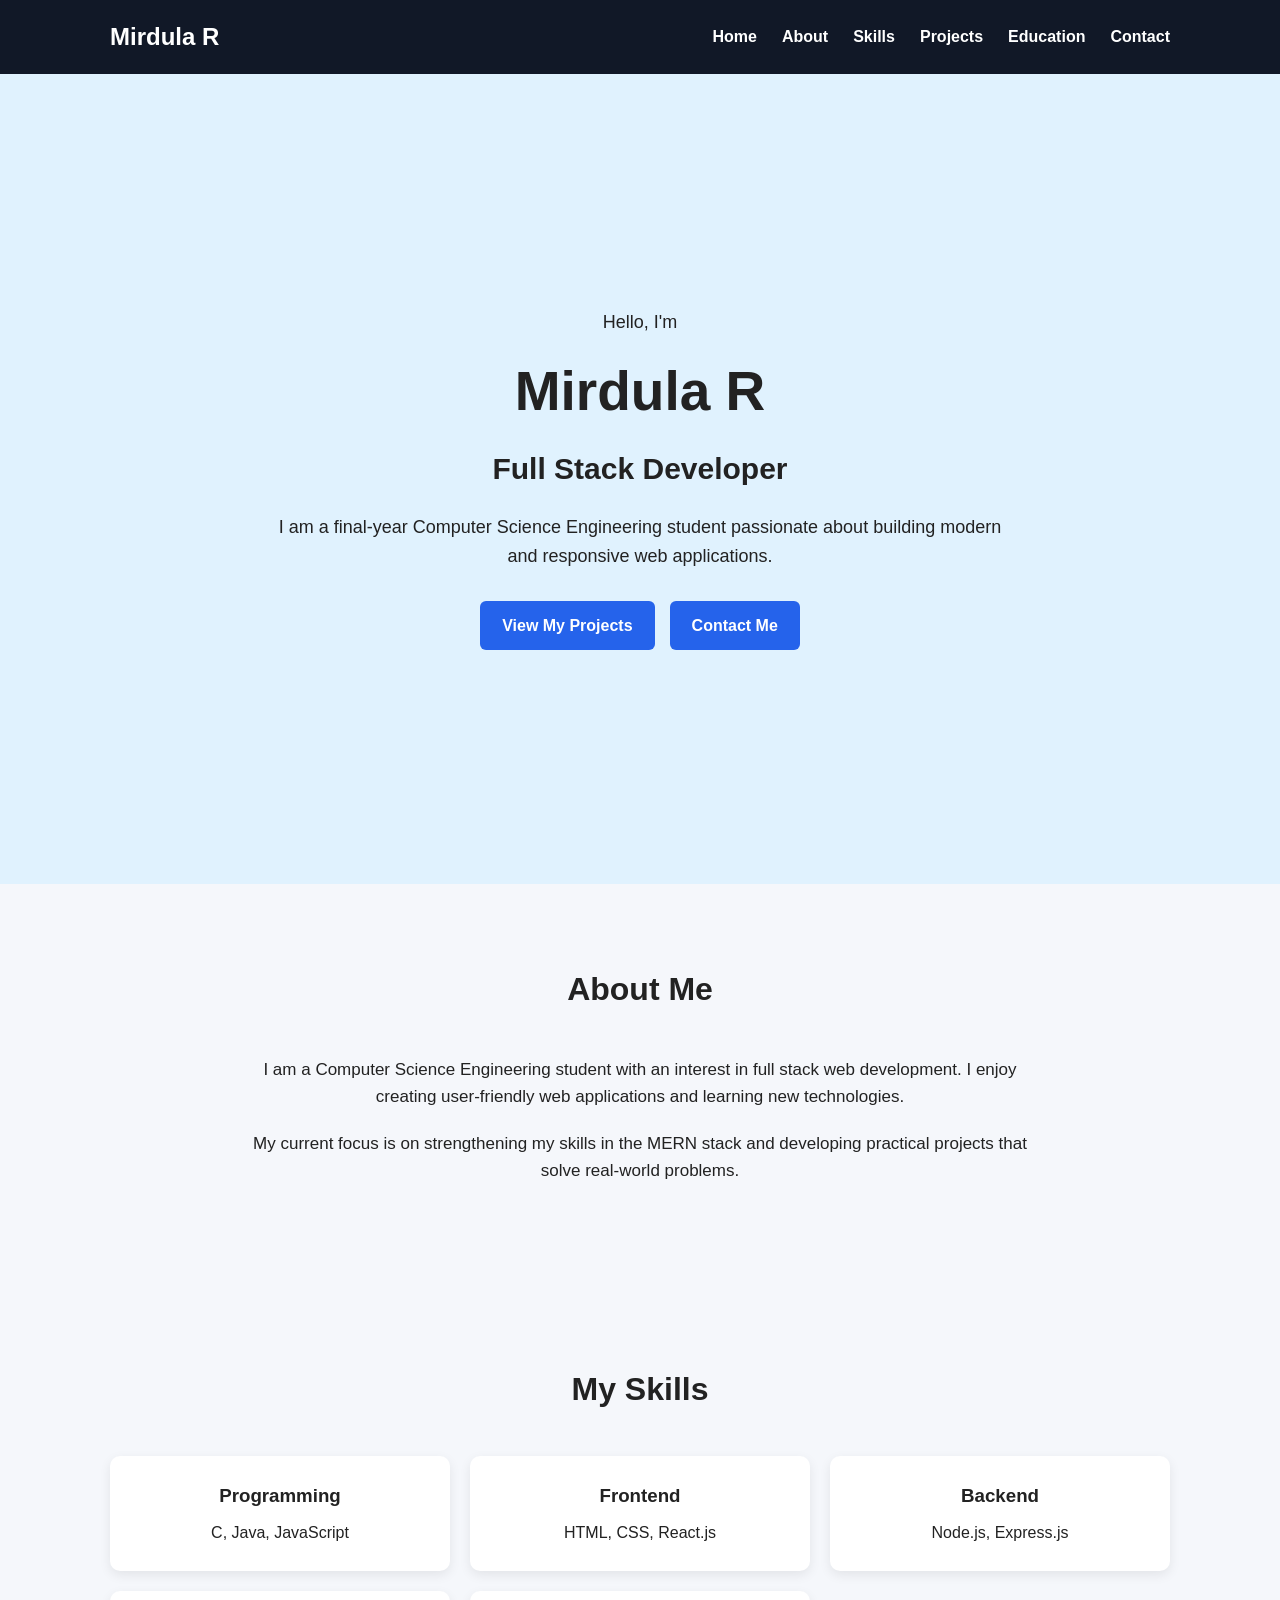
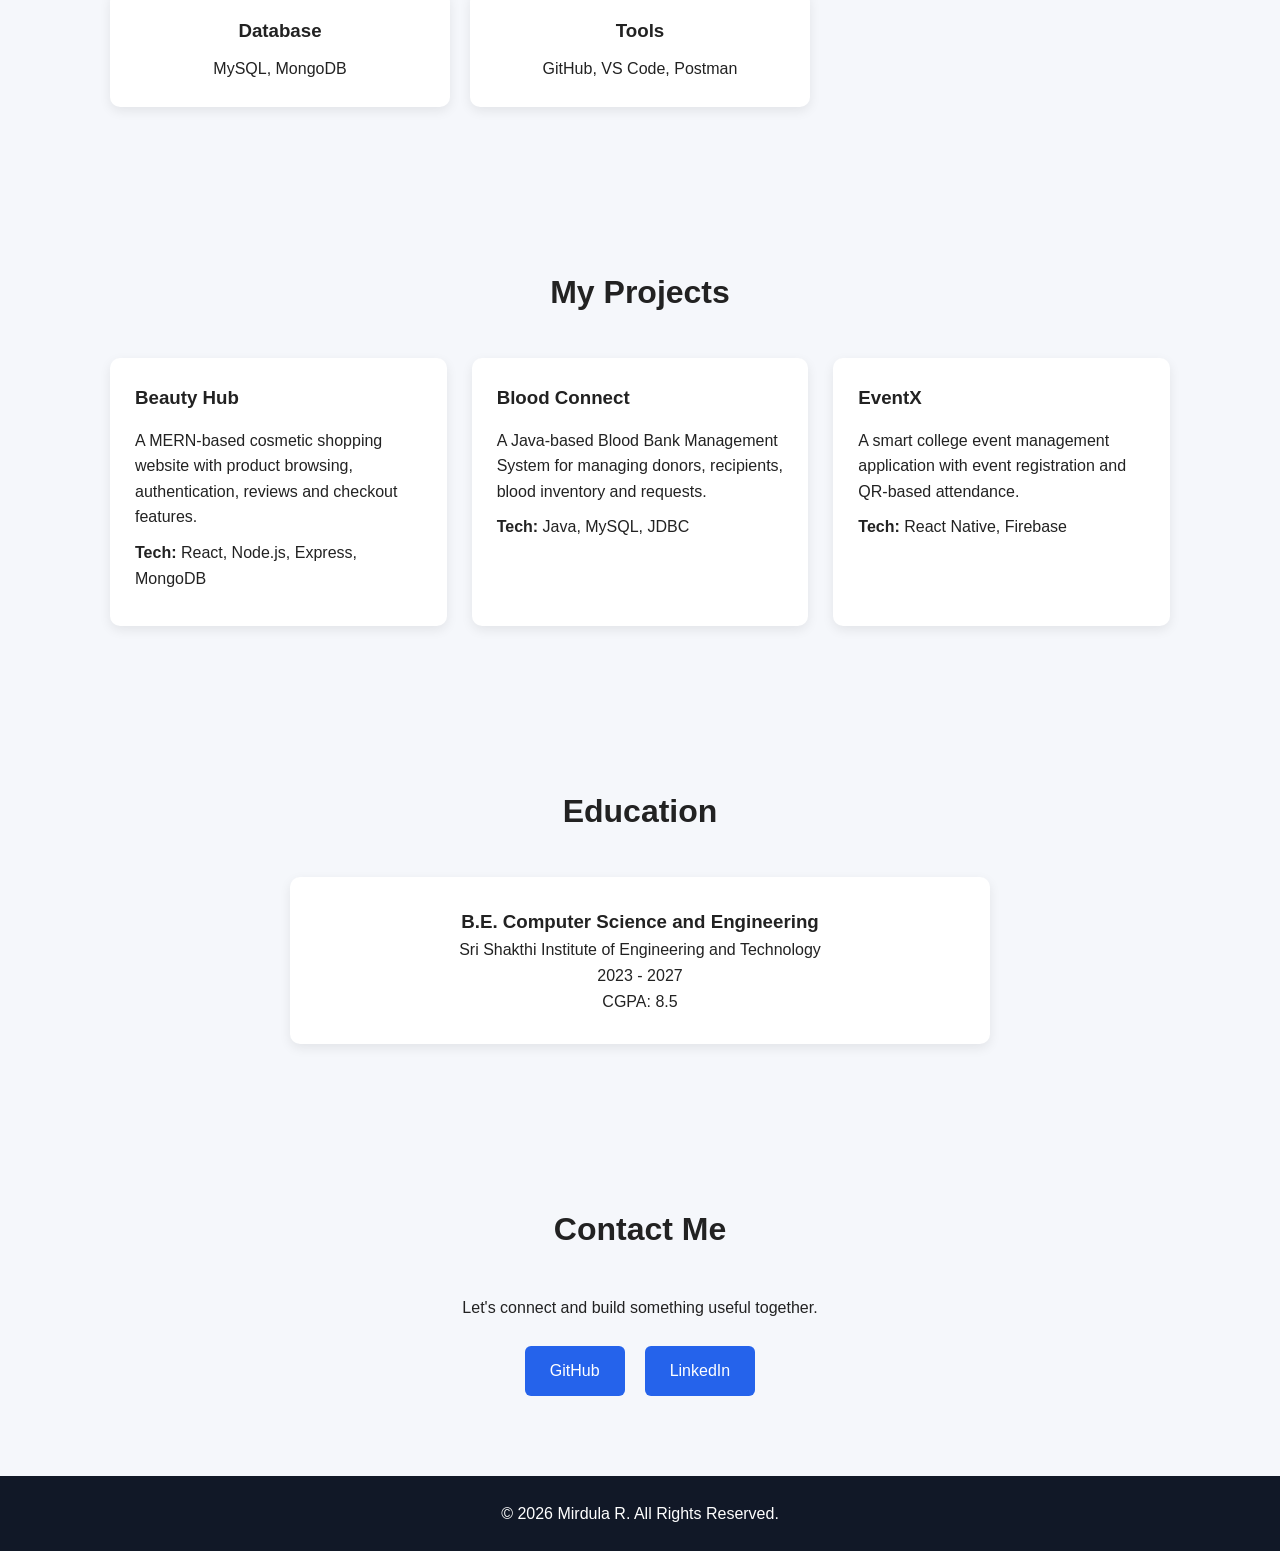
==== index.html @ e690b335 "Add Task 1 personal portfolio" ====
<!DOCTYPE html>
<html lang="en">
<head>
    <meta charset="UTF-8">
    <meta name="viewport" content="width=device-width, initial-scale=1.0">
    <meta name="description" content="Mirdula R - Full Stack Developer Portfolio">
    <title>Mirdula R | Full Stack Developer</title>
    <link rel="stylesheet" href="style.css">
</head>

<body>

    <!-- Navigation -->
    <header>
        <nav>
            <h2 class="logo">Mirdula R</h2>

            <ul class="nav-links">
                <li><a href="#home">Home</a></li>
                <li><a href="#about">About</a></li>
                <li><a href="#skills">Skills</a></li>
                <li><a href="#projects">Projects</a></li>
                <li><a href="#education">Education</a></li>
                <li><a href="#contact">Contact</a></li>
            </ul>
        </nav>
    </header>

    <main>

        <!-- Home -->
        <section id="home" class="hero">
            <div class="hero-content">
                <p class="intro">Hello, I'm</p>
                <h1>Mirdula R</h1>
                <h2>Full Stack Developer</h2>

                <p>
                    I am a final-year Computer Science Engineering student
                    passionate about building modern and responsive web applications.
                </p>

                <div class="hero-buttons">
                    <a href="#projects">View My Projects</a>
                    <a href="#contact">Contact Me</a>
                </div>
            </div>
        </section>

        <!-- About -->
        <section id="about">
            <h2>About Me</h2>

            <div class="about-content">
                <p>
                    I am a Computer Science Engineering student with an interest
                    in full stack web development. I enjoy creating user-friendly
                    web applications and learning new technologies.
                </p>

                <p>
                    My current focus is on strengthening my skills in the MERN
                    stack and developing practical projects that solve real-world
                    problems.
                </p>
            </div>
        </section>

        <!-- Skills -->
        <section id="skills">
            <h2>My Skills</h2>

            <div class="skills-grid">
                <div class="skill-card">
                    <h3>Programming</h3>
                    <p>C, Java, JavaScript</p>
                </div>

                <div class="skill-card">
                    <h3>Frontend</h3>
                    <p>HTML, CSS, React.js</p>
                </div>

                <div class="skill-card">
                    <h3>Backend</h3>
                    <p>Node.js, Express.js</p>
                </div>

                <div class="skill-card">
                    <h3>Database</h3>
                    <p>MySQL, MongoDB</p>
                </div>

                <div class="skill-card">
                    <h3>Tools</h3>
                    <p>GitHub, VS Code, Postman</p>
                </div>
            </div>
        </section>

        <!-- Projects -->
        <section id="projects">
            <h2>My Projects</h2>

            <div class="projects-grid">

                <article class="project-card">
                    <h3>Beauty Hub</h3>
                    <p>
                        A MERN-based cosmetic shopping website with product
                        browsing, authentication, reviews and checkout features.
                    </p>
                    <p><strong>Tech:</strong> React, Node.js, Express, MongoDB</p>
                </article>

                <article class="project-card">
                    <h3>Blood Connect</h3>
                    <p>
                        A Java-based Blood Bank Management System for managing
                        donors, recipients, blood inventory and requests.
                    </p>
                    <p><strong>Tech:</strong> Java, MySQL, JDBC</p>
                </article>

                <article class="project-card">
                    <h3>EventX</h3>
                    <p>
                        A smart college event management application with event
                        registration and QR-based attendance.
                    </p>
                    <p><strong>Tech:</strong> React Native, Firebase</p>
                </article>

            </div>
        </section>

        <!-- Education -->
        <section id="education">
            <h2>Education</h2>

            <div class="education-card">
                <h3>B.E. Computer Science and Engineering</h3>
                <p>Sri Shakthi Institute of Engineering and Technology</p>
                <p>2023 - 2027</p>
                <p>CGPA: 8.5</p>
            </div>
        </section>

        <!-- Contact -->
        <section id="contact">
            <h2>Contact Me</h2>

            <div class="contact-content">
                <p>Let's connect and build something useful together.</p>

                <div class="social-links">
                    <a href="https://github.com/Mirdula12" target="_blank">
                        GitHub
                    </a>

                    <a href="https://www.linkedin.com/in/mirdula-r-336005301/" target="_blank">
                        LinkedIn
                    </a>
                </div>
            </div>
        </section>

    </main>

    <!-- Footer -->
    <footer>
        <p>&copy; 2026 Mirdula R. All Rights Reserved.</p>
    </footer>

    <script src="script.js"></script>

</body>
</html>
---- style.css ----
* {
    margin: 0;
    padding: 0;
    box-sizing: border-box;
}

html {
    scroll-behavior: smooth;
}

body {
    font-family: Arial, sans-serif;
    line-height: 1.6;
    background: #f5f7fb;
    color: #222;
}

/* Navigation */

header {
    background: #111827;
    position: sticky;
    top: 0;
    z-index: 1000;
}

nav {
    max-width: 1100px;
    margin: auto;
    padding: 18px 20px;
    display: flex;
    justify-content: space-between;
    align-items: center;
}

.logo {
    color: white;
}

.nav-links {
    list-style: none;
    display: flex;
    gap: 25px;
}

.nav-links a {
    color: white;
    text-decoration: none;
    font-weight: bold;
}

.nav-links a:hover {
    color: #60a5fa;
}

/* Common Section */

section {
    max-width: 1100px;
    margin: auto;
    padding: 80px 20px;
}

section > h2 {
    text-align: center;
    font-size: 32px;
    margin-bottom: 40px;
}

/* Hero */

.hero {
    max-width: none;
    min-height: 90vh;
    display: flex;
    justify-content: center;
    align-items: center;
    text-align: center;
    padding: 40px 20px;
    background: #e0f2fe;
}

.hero-content {
    max-width: 750px;
}

.intro {
    font-size: 20px;
    margin-bottom: 10px;
}

.hero h1 {
    font-size: 55px;
    margin-bottom: 10px;
}

.hero h2 {
    font-size: 30px;
    margin-bottom: 20px;
}

.hero-content > p {
    font-size: 18px;
}

.hero-buttons {
    margin-top: 30px;
    display: flex;
    justify-content: center;
    gap: 15px;
    flex-wrap: wrap;
}

.hero-buttons a {
    text-decoration: none;
    padding: 12px 22px;
    border-radius: 6px;
    background: #2563eb;
    color: white;
    font-weight: bold;
}

.hero-buttons a:hover {
    background: #1d4ed8;
}

/* About */

.about-content {
    max-width: 800px;
    margin: auto;
    text-align: center;
}

.about-content p {
    margin-bottom: 20px;
    font-size: 17px;
}

/* Skills */

.skills-grid {
    display: grid;
    grid-template-columns: repeat(3, 1fr);
    gap: 20px;
}

.skill-card {
    background: white;
    padding: 25px;
    text-align: center;
    border-radius: 10px;
    box-shadow: 0 4px 12px rgba(0, 0, 0, 0.08);
}

.skill-card h3 {
    margin-bottom: 10px;
}

/* Projects */

.projects-grid {
    display: grid;
    grid-template-columns: repeat(3, 1fr);
    gap: 25px;
}

.project-card {
    background: white;
    padding: 25px;
    border-radius: 10px;
    box-shadow: 0 4px 12px rgba(0, 0, 0, 0.08);
}

.project-card h3 {
    margin-bottom: 15px;
}

.project-card p {
    margin-bottom: 10px;
}

/* Education */

.education-card {
    max-width: 700px;
    margin: auto;
    padding: 30px;
    text-align: center;
    background: white;
    border-radius: 10px;
    box-shadow: 0 4px 12px rgba(0, 0, 0, 0.08);
}

/* Contact */

.contact-content {
    text-align: center;
}

.social-links {
    margin-top: 25px;
    display: flex;
    justify-content: center;
    gap: 20px;
}

.social-links a {
    text-decoration: none;
    background: #2563eb;
    color: white;
    padding: 12px 25px;
    border-radius: 6px;
}

.social-links a:hover {
    background: #1d4ed8;
}

/* Footer */

footer {
    text-align: center;
    padding: 25px;
    background: #111827;
    color: white;
}

/* Responsive Design */

@media (max-width: 768px) {

    nav {
        flex-direction: column;
        gap: 15px;
    }

    .nav-links {
        gap: 12px;
        flex-wrap: wrap;
        justify-content: center;
    }

    .hero h1 {
        font-size: 40px;
    }

    .hero h2 {
        font-size: 24px;
    }

    .skills-grid,
    .projects-grid {
        grid-template-columns: 1fr;
    }
}

@media (max-width: 480px) {

    .nav-links {
        font-size: 14px;
        gap: 8px;
    }

    section {
        padding: 60px 15px;
    }

    .hero h1 {
        font-size: 34px;
    }

    section > h2 {
        font-size: 27px;
    }
}
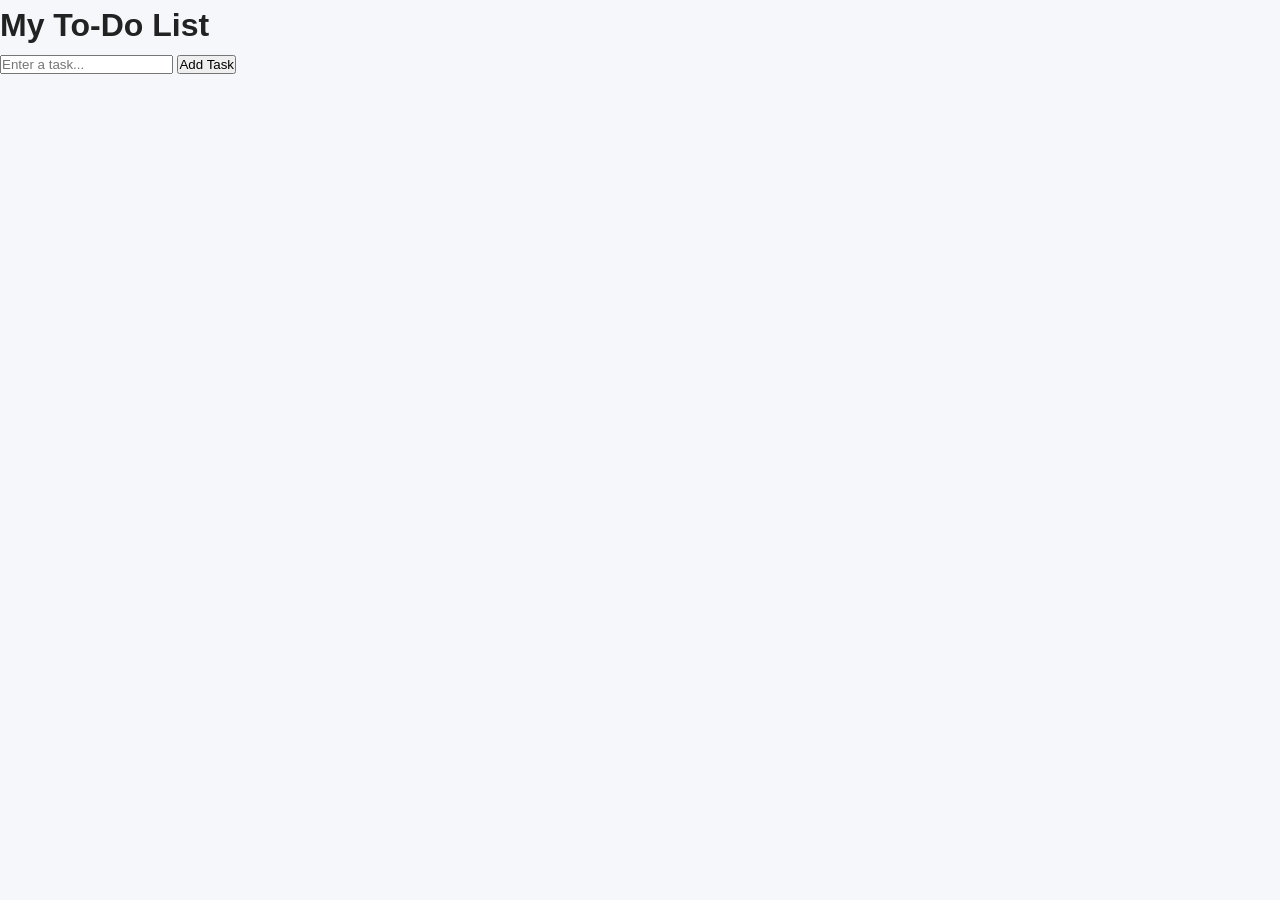
==== commit 08a02989: "Add files via upload" ====
--- a/index.html
+++ b/index.html
@@ -3,174 +3,30 @@
 <head>
     <meta charset="UTF-8">
     <meta name="viewport" content="width=device-width, initial-scale=1.0">
-    <meta name="description" content="Mirdula R - Full Stack Developer Portfolio">
-    <title>Mirdula R | Full Stack Developer</title>
+    <title>My To-Do List</title>
+
     <link rel="stylesheet" href="style.css">
 </head>
 
 <body>
 
-    <!-- Navigation -->
-    <header>
-        <nav>
-            <h2 class="logo">Mirdula R</h2>
+    <div class="todo-container">
 
-            <ul class="nav-links">
-                <li><a href="#home">Home</a></li>
-                <li><a href="#about">About</a></li>
-                <li><a href="#skills">Skills</a></li>
-                <li><a href="#projects">Projects</a></li>
-                <li><a href="#education">Education</a></li>
-                <li><a href="#contact">Contact</a></li>
-            </ul>
-        </nav>
-    </header>
+        <h1>My To-Do List</h1>
 
-    <main>
+        <div class="input-section">
+            <input 
+                type="text" 
+                id="taskInput" 
+                placeholder="Enter a task..."
+            >
 
-        <!-- Home -->
-        <section id="home" class="hero">
-            <div class="hero-content">
-                <p class="intro">Hello, I'm</p>
-                <h1>Mirdula R</h1>
-                <h2>Full Stack Developer</h2>
+            <button id="addTaskBtn">Add Task</button>
+        </div>
 
-                <p>
-                    I am a final-year Computer Science Engineering student
-                    passionate about building modern and responsive web applications.
-                </p>
+        <ul id="taskList"></ul>
 
-                <div class="hero-buttons">
-                    <a href="#projects">View My Projects</a>
-                    <a href="#contact">Contact Me</a>
-                </div>
-            </div>
-        </section>
-
-        <!-- About -->
-        <section id="about">
-            <h2>About Me</h2>
-
-            <div class="about-content">
-                <p>
-                    I am a Computer Science Engineering student with an interest
-                    in full stack web development. I enjoy creating user-friendly
-                    web applications and learning new technologies.
-                </p>
-
-                <p>
-                    My current focus is on strengthening my skills in the MERN
-                    stack and developing practical projects that solve real-world
-                    problems.
-                </p>
-            </div>
-        </section>
-
-        <!-- Skills -->
-        <section id="skills">
-            <h2>My Skills</h2>
-
-            <div class="skills-grid">
-                <div class="skill-card">
-                    <h3>Programming</h3>
-                    <p>C, Java, JavaScript</p>
-                </div>
-
-                <div class="skill-card">
-                    <h3>Frontend</h3>
-                    <p>HTML, CSS, React.js</p>
-                </div>
-
-                <div class="skill-card">
-                    <h3>Backend</h3>
-                    <p>Node.js, Express.js</p>
-                </div>
-
-                <div class="skill-card">
-                    <h3>Database</h3>
-                    <p>MySQL, MongoDB</p>
-                </div>
-
-                <div class="skill-card">
-                    <h3>Tools</h3>
-                    <p>GitHub, VS Code, Postman</p>
-                </div>
-            </div>
-        </section>
-
-        <!-- Projects -->
-        <section id="projects">
-            <h2>My Projects</h2>
-
-            <div class="projects-grid">
-
-                <article class="project-card">
-                    <h3>Beauty Hub</h3>
-                    <p>
-                        A MERN-based cosmetic shopping website with product
-                        browsing, authentication, reviews and checkout features.
-                    </p>
-                    <p><strong>Tech:</strong> React, Node.js, Express, MongoDB</p>
-                </article>
-
-                <article class="project-card">
-                    <h3>Blood Connect</h3>
-                    <p>
-                        A Java-based Blood Bank Management System for managing
-                        donors, recipients, blood inventory and requests.
-                    </p>
-                    <p><strong>Tech:</strong> Java, MySQL, JDBC</p>
-                </article>
-
-                <article class="project-card">
-                    <h3>EventX</h3>
-                    <p>
-                        A smart college event management application with event
-                        registration and QR-based attendance.
-                    </p>
-                    <p><strong>Tech:</strong> React Native, Firebase</p>
-                </article>
-
-            </div>
-        </section>
-
-        <!-- Education -->
-        <section id="education">
-            <h2>Education</h2>
-
-            <div class="education-card">
-                <h3>B.E. Computer Science and Engineering</h3>
-                <p>Sri Shakthi Institute of Engineering and Technology</p>
-                <p>2023 - 2027</p>
-                <p>CGPA: 8.5</p>
-            </div>
-        </section>
-
-        <!-- Contact -->
-        <section id="contact">
-            <h2>Contact Me</h2>
-
-            <div class="contact-content">
-                <p>Let's connect and build something useful together.</p>
-
-                <div class="social-links">
-                    <a href="https://github.com/Mirdula12" target="_blank">
-                        GitHub
-                    </a>
-
-                    <a href="https://www.linkedin.com/in/mirdula-r-336005301/" target="_blank">
-                        LinkedIn
-                    </a>
-                </div>
-            </div>
-        </section>
-
-    </main>
-
-    <!-- Footer -->
-    <footer>
-        <p>&copy; 2026 Mirdula R. All Rights Reserved.</p>
-    </footer>
+    </div>
 
     <script src="script.js"></script>
 
